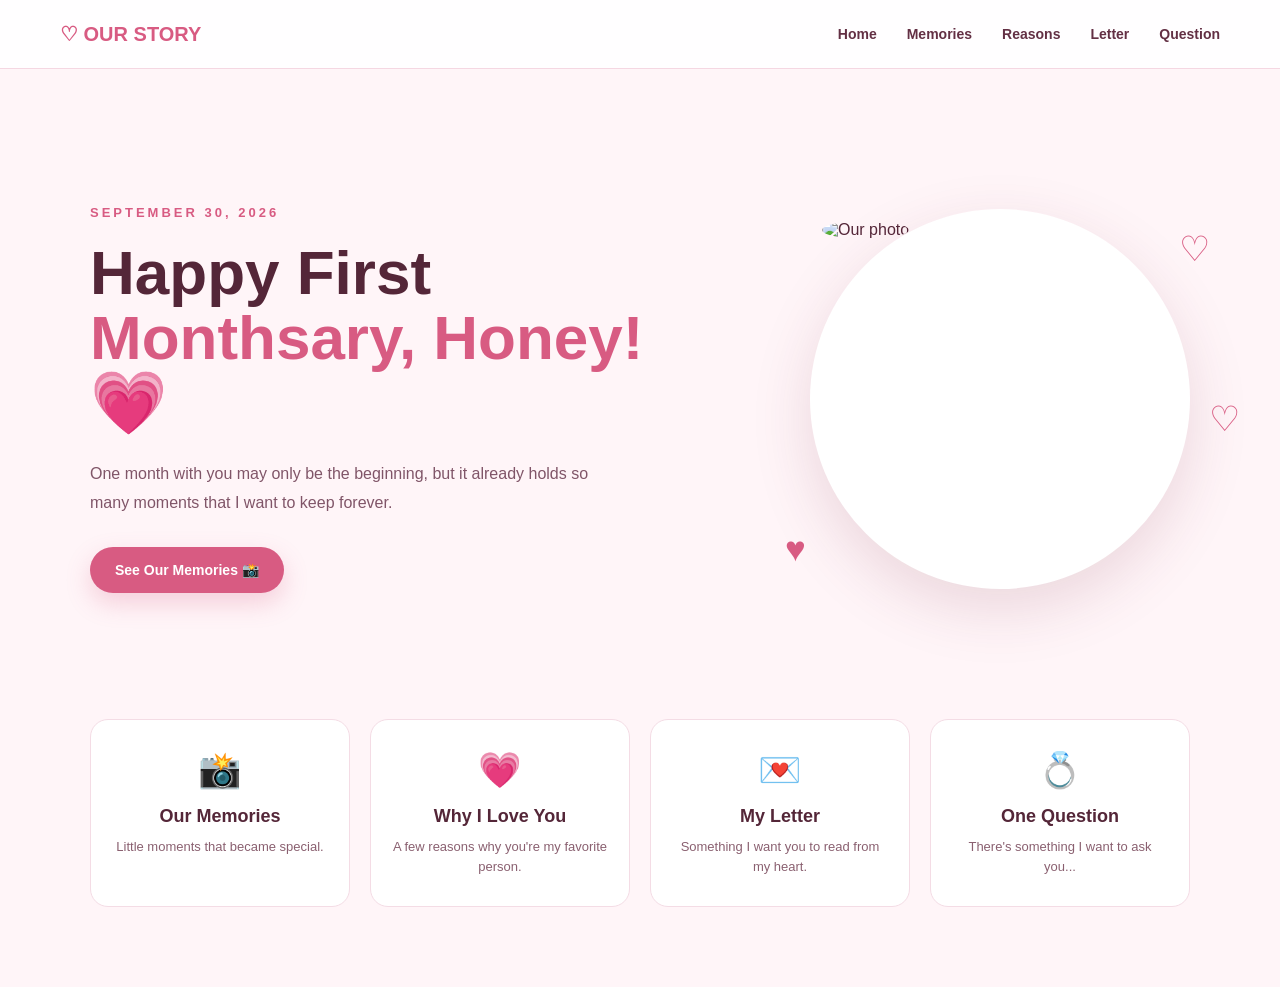
==== home.html @ a916bd5c "Add files via upload" ====
<!DOCTYPE html>
<html lang="en">
<head>
    <meta charset="UTF-8">
    <meta name="viewport" content="width=device-width, initial-scale=1.0">
    <title>Our Story 💗</title>
    <link rel="stylesheet" href="style.css">
</head>

<body>

    <nav class="navbar">

        <div class="logo">
            ♡ OUR STORY
        </div>

        <div class="nav-links">
            <a href="home.html">Home</a>
            <a href="memories.html">Memories</a>
            <a href="reasons.html">Reasons</a>
            <a href="letter.html">Letter</a>
            <a href="question.html">Question</a>
        </div>

    </nav>


    <main class="home-page">

        <section class="hero">

            <div class="hero-text">

                <p class="little-title">
                    SEPTEMBER 30, 2026
                </p>

                <h1>
                    Happy First<br>
                    <span>Monthsary, Honey!</span> 💗
                </h1>

                <p class="hero-description">
                    One month with you may only be the beginning,
                    but it already holds so many moments that I
                    want to keep forever.
                </p>

                <a href="memories.html" class="main-button">
                    See Our Memories 📸
                </a>

            </div>


            <div class="hero-photo">

                <div class="circle-photo">
                    <img src="images/photo1.jpg" alt="Our photo">
                </div>

                <div class="floating-heart heart-one">♡</div>
                <div class="floating-heart heart-two">♥</div>
                <div class="floating-heart heart-three">♡</div>

            </div>

        </section>


        <section class="home-cards">

            <a href="memories.html" class="home-card">
                <div class="card-icon">📸</div>
                <h2>Our Memories</h2>
                <p>Little moments that became special.</p>
            </a>


            <a href="reasons.html" class="home-card">
                <div class="card-icon">💗</div>
                <h2>Why I Love You</h2>
                <p>A few reasons why you're my favorite person.</p>
            </a>


            <a href="letter.html" class="home-card">
                <div class="card-icon">💌</div>
                <h2>My Letter</h2>
                <p>Something I want you to read from my heart.</p>
            </a>


            <a href="question.html" class="home-card">
                <div class="card-icon">💍</div>
                <h2>One Question</h2>
                <p>There's something I want to ask you...</p>
            </a>

        </section>

    </main>

</body>
</html>
---- style.css ----
* {
    margin: 0;
    padding: 0;
    box-sizing: border-box;
}

html {
    scroll-behavior: smooth;
}

body {
    font-family: Arial, Helvetica, sans-serif;
    background: #fff5f8;
    color: #542638;
    min-height: 100vh;
}


/* =========================
   NAVBAR
========================= */

.navbar {
    width: 100%;
    padding: 22px 60px;
    background: rgba(255, 255, 255, 0.95);
    border-bottom: 1px solid #f5d7e2;
    display: flex;
    justify-content: space-between;
    align-items: center;
    position: relative;
    z-index: 10;
}

.logo {
    font-size: 20px;
    font-weight: bold;
    color: #d85b82;
}

.nav-links {
    display: flex;
    gap: 30px;
}

.nav-links a {
    text-decoration: none;
    color: #633044;
    font-size: 14px;
    font-weight: bold;
    transition: 0.3s;
}

.nav-links a:hover {
    color: #d85b82;
}


/* =========================
   BUTTONS
========================= */

.main-button,
.secondary-button {
    display: inline-block;
    padding: 15px 25px;
    border-radius: 30px;
    text-decoration: none;
    font-weight: bold;
    border: none;
    cursor: pointer;
    transition: 0.3s;
    font-size: 14px;
}

.main-button {
    background: #d85b82;
    color: white;
    box-shadow: 0 10px 25px rgba(216, 91, 130, 0.25);
}

.main-button:hover {
    background: #c44870;
    transform: translateY(-3px);
}

.secondary-button {
    background: white;
    color: #d85b82;
    border: 1px solid #edbfd0;
}

.secondary-button:hover {
    background: #fff0f5;
    transform: translateY(-3px);
}


/* =========================
   ENVELOPE PAGE
========================= */

.envelope-page {
    min-height: 100vh;
    background: linear-gradient(135deg, #fff7fa, #ffe7ef);
    display: flex;
    justify-content: center;
    align-items: center;
    text-align: center;
    overflow: hidden;
}

.envelope-container {
    display: flex;
    flex-direction: column;
    align-items: center;
}

.envelope {
    width: 420px;
    height: 280px;
    position: relative;
    margin-bottom: 45px;
    cursor: pointer;
}

.envelope-back {
    position: absolute;
    width: 100%;
    height: 100%;
    background: #e58aaa;
    border-radius: 8px;
    box-shadow: 0 25px 50px rgba(120, 40, 70, 0.2);
}

.envelope-front {
    position: absolute;
    bottom: 0;
    width: 100%;
    height: 65%;
    background: #d96f91;
    clip-path: polygon(0 0, 50% 55%, 100% 0, 100% 100%, 0 100%);
    z-index: 4;
}

.envelope-flap {
    position: absolute;
    top: 0;
    left: 0;
    width: 100%;
    height: 55%;
    background: #ed9fb8;
    clip-path: polygon(0 0, 50% 100%, 100% 0);
    transform-origin: top;
    transition: transform 0.8s ease;
    z-index: 5;
}

.envelope.open .envelope-flap {
    transform: rotateX(180deg);
}

.letter-inside {
    position: absolute;
    width: 82%;
    height: 75%;
    left: 9%;
    top: 10%;
    background: white;
    border-radius: 5px;
    z-index: 2;
    transition: 0.8s ease;
}

.envelope.open .letter-inside {
    transform: translateY(-120px);
}

.letter-content {
    padding: 50px 20px;
}

.letter-content span {
    font-size: 30px;
}

.letter-content h2 {
    margin: 10px 0;
    color: #c94f78;
}

.letter-content p {
    color: #7c5060;
}

.open-button {
    background: #d85b82;
    color: white;
    border: none;
    border-radius: 30px;
    padding: 16px 30px;
    font-size: 15px;
    font-weight: bold;
    cursor: pointer;
    box-shadow: 0 10px 25px rgba(216, 91, 130, 0.3);
}

.open-button:hover {
    background: #c44870;
    transform: translateY(-2px);
}

.small-text {
    margin-top: 15px;
    color: #9c6679;
    font-size: 13px;
}


/* =========================
   HOME
========================= */

.home-page {
    max-width: 1200px;
    margin: auto;
    padding: 80px 50px;
}

.hero {
    display: flex;
    justify-content: space-between;
    align-items: center;
    min-height: 500px;
    gap: 80px;
}

.hero-text {
    max-width: 600px;
}

.little-title {
    color: #d85b82;
    font-size: 13px;
    font-weight: bold;
    letter-spacing: 3px;
    margin-bottom: 20px;
}

.hero h1 {
    font-size: 62px;
    line-height: 1.05;
    color: #542638;
    margin-bottom: 25px;
}

.hero h1 span {
    color: #d85b82;
}

.hero-description {
    max-width: 520px;
    line-height: 1.8;
    color: #805568;
    margin-bottom: 30px;
}

.hero-photo {
    position: relative;
}

.circle-photo {
    width: 380px;
    height: 380px;
    border-radius: 50%;
    padding: 12px;
    background: white;
    box-shadow: 0 20px 60px rgba(120, 40, 70, 0.15);
}

.circle-photo img {
    width: 100%;
    height: 100%;
    object-fit: cover;
    border-radius: 50%;
}

.floating-heart {
    position: absolute;
    color: #d85b82;
    font-size: 35px;
    animation: float 3s ease-in-out infinite;
}

.heart-one {
    top: 20px;
    right: -20px;
}

.heart-two {
    bottom: 20px;
    left: -25px;
    animation-delay: 1s;
}

.heart-three {
    top: 50%;
    right: -50px;
    animation-delay: 2s;
}

@keyframes float {
    0%, 100% {
        transform: translateY(0);
    }

    50% {
        transform: translateY(-15px);
    }
}


/* =========================
   HOME CARDS
========================= */

.home-cards {
    margin-top: 70px;
    display: grid;
    grid-template-columns: repeat(4, 1fr);
    gap: 20px;
}

.home-card {
    background: white;
    border: 1px solid #f4dce5;
    padding: 30px 20px;
    border-radius: 18px;
    text-decoration: none;
    color: #542638;
    text-align: center;
    transition: 0.3s;
}

.home-card:hover {
    transform: translateY(-8px);
    box-shadow: 0 15px 35px rgba(120, 40, 70, 0.12);
}

.card-icon {
    font-size: 35px;
    margin-bottom: 15px;
}

.home-card h2 {
    font-size: 18px;
    margin-bottom: 10px;
}

.home-card p {
    font-size: 13px;
    color: #8a6070;
    line-height: 1.5;
}


/* =========================
   GENERAL PAGES
========================= */

.page {
    max-width: 1200px;
    margin: auto;
    padding: 70px 50px;
}

.page-heading {
    text-align: center;
    margin-bottom: 60px;
}

.page-heading > p:first-child {
    color: #d85b82;
    font-size: 12px;
    letter-spacing: 3px;
    font-weight: bold;
}

.page-heading h1 {
    font-size: 50px;
    margin: 15px 0;
}

.page-heading h1 span {
    color: #d85b82;
}

.page-heading p:last-child {
    color: #8a6070;
}


/* =========================
   POLAROIDS
========================= */

.polaroid-wall {
    display: grid;
    grid-template-columns: repeat(3, 1fr);
    gap: 45px;
    justify-items: center;
}

.polaroid {
    background: white;
    padding: 15px 15px 25px;
    width: 280px;
    box-shadow: 0 15px 35px rgba(80, 30, 50, 0.15);
    transition: 0.3s;
}

.polaroid:hover {
    transform: rotate(0deg) scale(1.05);
    z-index: 2;
}

.polaroid img {
    width: 100%;
    height: 250px;
    object-fit: cover;
}

.polaroid p {
    text-align: center;
    margin-top: 15px;
    font-family: cursive;
    color: #633044;
}

.rotate-left {
    transform: rotate(-3deg);
}

.rotate-right {
    transform: rotate(3deg);
}


/* =========================
   REASONS
========================= */

.reasons-grid {
    display: grid;
    grid-template-columns: repeat(3, 1fr);
    gap: 25px;
}

.reason-card {
    background: white;
    border: 1px solid #f2d5df;
    border-radius: 20px;
    padding: 35px;
    text-align: left;
    cursor: pointer;
    color: #542638;
    transition: 0.3s;
}

.reason-card:hover {
    transform: translateY(-7px);
    box-shadow: 0 15px 35px rgba(120, 40, 70, 0.12);
}

.reason-card span {
    color: #d85b82;
    font-weight: bold;
    font-size: 13px;
}

.reason-card h2 {
    margin: 20px 0 10px;
}

.reason-card p {
    color: #9a687b;
    font-size: 13px;
}

.funny-box {
    margin: 60px auto;
    padding: 40px;
    background: #ffe6ee;
    border-radius: 25px;
    text-align: center;
    max-width: 600px;
}

.funny-box h2 {
    margin-bottom: 10px;
}

.funny-box p {
    margin-bottom: 20px;
    color: #805568;
}


/* =========================
   POPUP
========================= */

.popup {
    display: none;
    position: fixed;
    inset: 0;
    background: rgba(70, 20, 40, 0.5);
    justify-content: center;
    align-items: center;
    z-index: 100;
}

.popup.show {
    display: flex;
}

.popup-box {
    position: relative;
    width: 450px;
    background: white;
    padding: 50px;
    border-radius: 25px;
    text-align: center;
    box-shadow: 0 25px 70px rgba(50, 20, 30, 0.25);
    animation: popup 0.3s ease;
}

@keyframes popup {
    from {
        transform: scale(0.7);
        opacity: 0;
    }

    to {
        transform: scale(1);
        opacity: 1;
    }
}

.popup-box h2 {
    margin: 20px 0 10px;
}

.popup-box p {
    color: #805568;
    line-height: 1.7;
}

#popupHeart {
    font-size: 45px;
}

.close-popup {
    position: absolute;
    right: 20px;
    top: 15px;
    border: none;
    background: none;
    font-size: 30px;
    cursor: pointer;
    color: #9a687b;
}


/* =========================
   LETTER
========================= */

.letter-page {
    max-width: 900px;
}

.love-letter {
    background: #fffdfb;
    padding: 65px 80px;
    border: 1px solid #efdfe4;
    box-shadow: 0 20px 50px rgba(80, 30, 50, 0.1);
    line-height: 2;
    font-family: Georgia, serif;
    font-size: 17px;
}

.love-letter p {
    margin-bottom: 22px;
}

.letter-greeting {
    font-size: 25px;
    color: #d85b82;
}

.letter-ending {
    color: #d85b82;
    font-weight: bold;
    font-size: 20px;
}

.signature {
    text-align: right;
    font-style: italic;
}


/* =========================
   PAGE NAVIGATION
========================= */

.page-navigation {
    display: flex;
    justify-content: center;
    gap: 20px;
    margin-top: 60px;
}


/* =========================
   FINAL QUESTION
========================= */

.question-page {
    min-height: calc(100vh - 75px);
    display: flex;
    flex-direction: column;
    align-items: center;
    justify-content: center;
    text-align: center;
    padding: 60px;
}

.question-heart {
    font-size: 70px;
    animation: heartbeat 1.5s infinite;
}

@keyframes heartbeat {
    0%, 100% {
        transform: scale(1);
    }

    50% {
        transform: scale(1.15);
    }
}

.question-page h1 {
    font-size: 65px;
    line-height: 1.05;
    margin: 15px 0 25px;
}

.question-page h1 span {
    color: #d85b82;
}

.question-text {
    color: #805568;
    line-height: 1.8;
    margin-bottom: 35px;
}

.question-buttons {
    display: flex;
    gap: 20px;
}

.yes-button,
.no-button {
    border: none;
    padding: 17px 30px;
    border-radius: 30px;
    font-weight: bold;
    cursor: pointer;
    font-size: 14px;
}

.yes-button {
    background: #d85b82;
    color: white;
}

.yes-button:hover {
    background: #c44870;
}

.no-button {
    background: white;
    color: #d85b82;
    border: 1px solid #e9bdcd;
}

.yes-message {
    display: none;
    margin-top: 35px;
    padding: 40px;
    background: white;
    border-radius: 25px;
    box-shadow: 0 20px 50px rgba(100, 30, 60, 0.15);
    animation: popup 0.4s ease;
}

.yes-message.show {
    display: block;
}

.big-heart {
    font-size: 55px;
}

.yes-message h2 {
    margin: 15px 0;
    color: #d85b82;
}

.yes-message p {
    margin: 8px;
    color: #805568;
}

.date {
    margin-top: 20px;
    color: #d85b82;
    font-weight: bold;
}


/* =========================
   RESPONSIVE
========================= */

@media (max-width: 900px) {

    .navbar {
        padding: 20px 30px;
        flex-direction: column;
        gap: 20px;
    }

    .nav-links {
        gap: 15px;
        flex-wrap: wrap;
        justify-content: center;
    }

    .hero {
        flex-direction: column;
        text-align: center;
    }

    .hero h1 {
        font-size: 48px;
    }

    .home-cards {
        grid-template-columns: repeat(2, 1fr);
    }

    .polaroid-wall {
        grid-template-columns: repeat(2, 1fr);
    }

    .reasons-grid {
        grid-template-columns: repeat(2, 1fr);
    }
}
/* =========================
   MUSIC BUTTON
========================= */

.music-button {
    position: fixed;
    right: 30px;
    bottom: 25px;

    z-index: 9999;

    border: none;
    border-radius: 30px;

    padding: 14px 22px;

    background: #d85b82;
    color: white;

    font-size: 14px;
    font-weight: bold;

    cursor: pointer;

    box-shadow: 0 10px 30px rgba(216, 91, 130, 0.3);

    transition: 0.3s;
}

.music-button:hover {
    background: #c44870;
    transform: translateY(-3px);
}

.music-button.playing {
    background: #542638;
}

@media (max-width: 700px) {

    .music-button {
        right: 15px;
        bottom: 15px;
        padding: 12px 18px;
    }

}
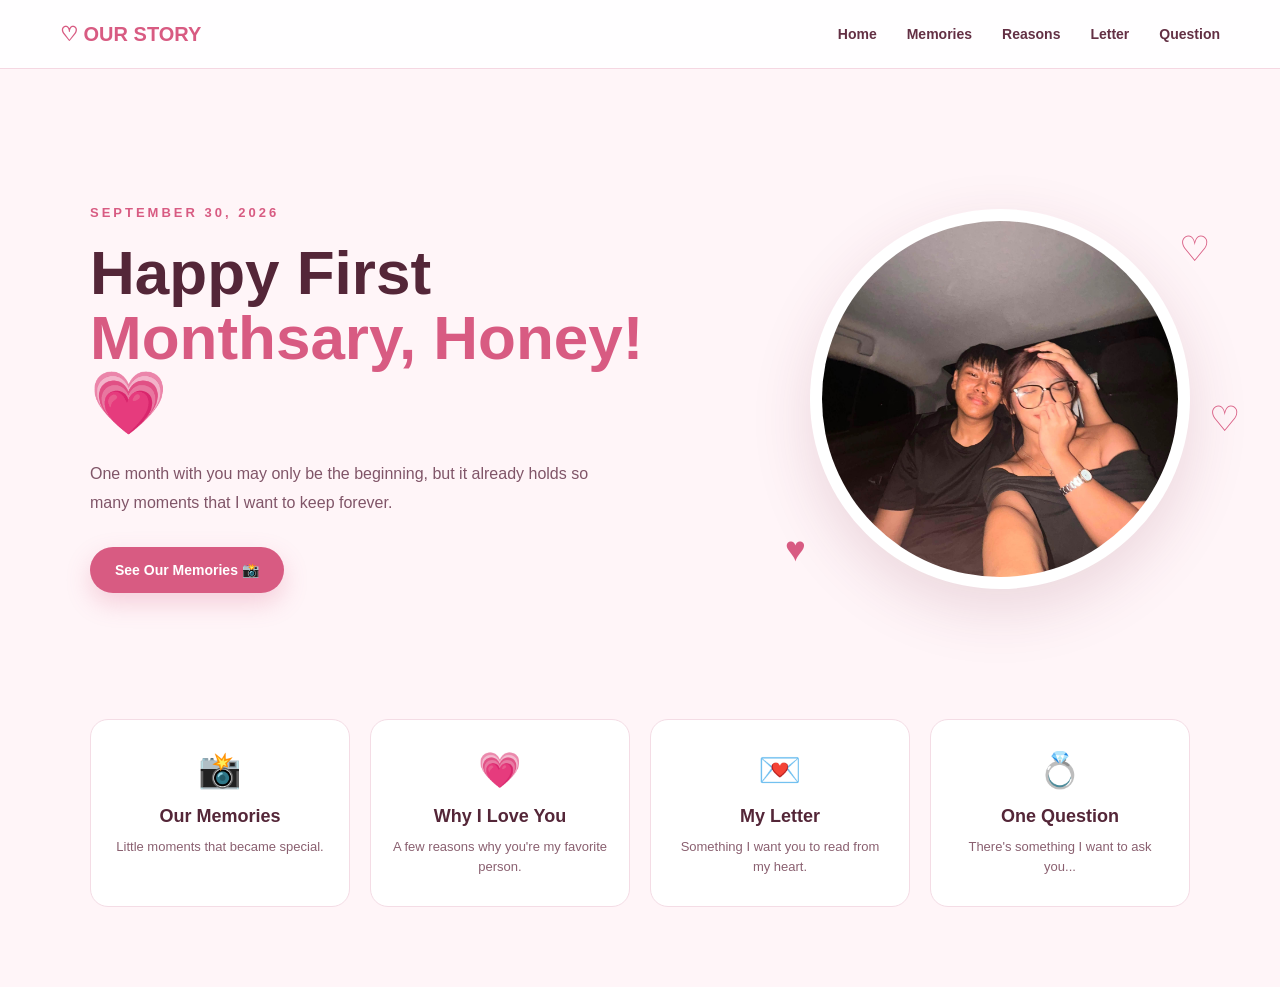
==== commit dc918125: "Add files via upload" ====
--- a/home.html
+++ b/home.html
@@ -57,7 +57,7 @@
             <div class="hero-photo">
 
                 <div class="circle-photo">
-                    <img src="images/photo1.jpg" alt="Our photo">
+                    <img src="Images/photo1.jpg" alt="Our photo">
                 </div>
 
                 <div class="floating-heart heart-one">♡</div>
